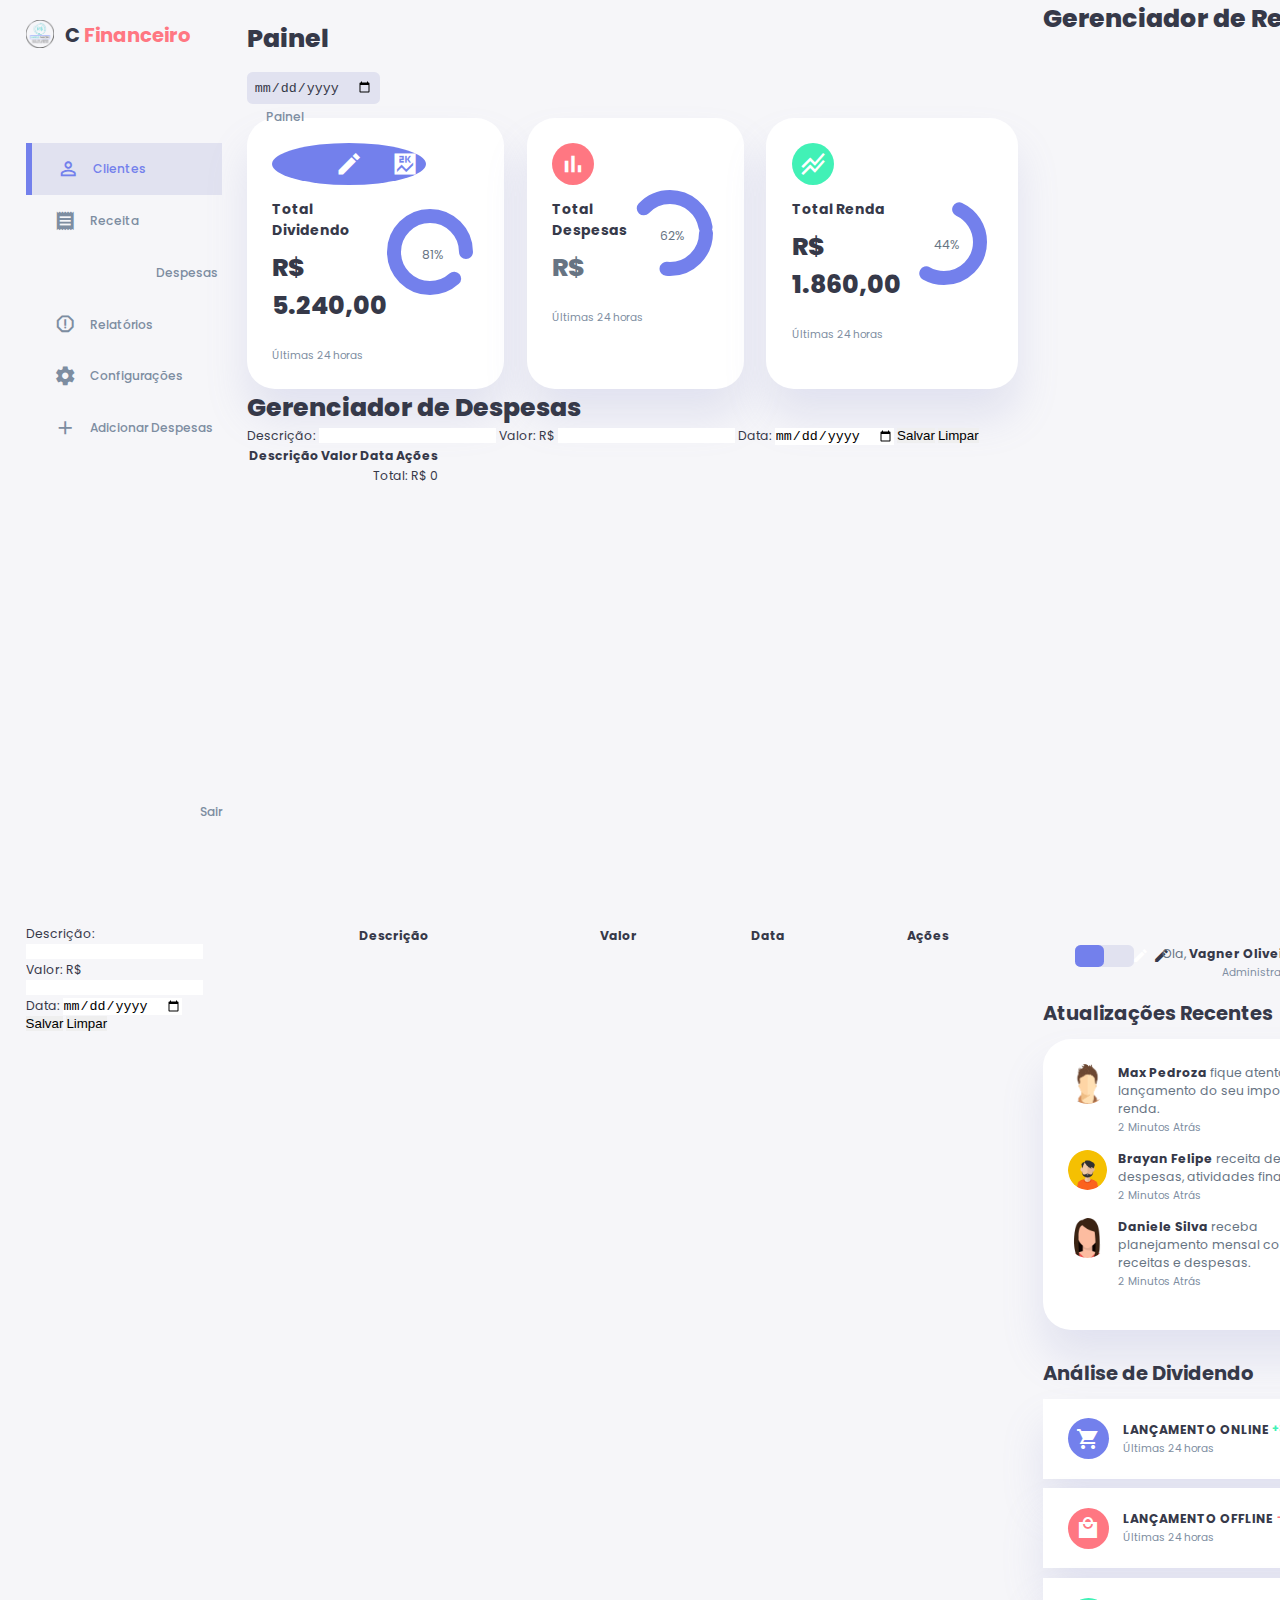
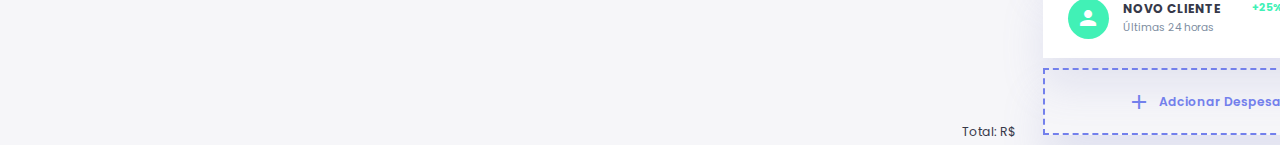
==== Controle Financeiro/PAGE/index.html @ 7f4e43f6 "Receita" ====
<!DOCTYPE html>
<html lang="en">
  <head>
    <meta charset="UTF-8" />
    <meta http-equiv="X-UA-Compatible" content="IE=edge" />
    <meta name="viewport" content="width=device-width, initial-scale=1.0" />
    <title>Painel Responsivo</title>

    <!-- Material CDN -->
    <link
      href="https://fonts.googleapis.com/icon?family=Material+Icons+Sharp"
      rel="stylesheet"
    />

    <!-- Folha de Estilo-->
    <link rel="stylesheet" href="/Controle Financeiro/CSS/style.css" />
  </head>
  <body>
    <div class="container">
      <aside>
        <div class="top">
          <div class="logo">
            <img src="/Controle Financeiro/IMG/Logo.png" alt="Logo" />
            <h2>C <span class="danger">Financeiro</span></h2>
          </div>
          <div class="close" id="close-btn">
            <span class="material-icons-sharp"> close </span>
          </div>
        </div>

        <!------------ Menu Lateral Esquerda ------------>
        <div class="sidebar">
          <a href="#" onclick="" id="bnt-painel">
            <span class="material-icons-sharp"> grid_view </span>
            <h3>Painel</h3>
          </a>
          <a href="#" class="active" id="bnt-clientes">
            <span class="material-icons-sharp"> person_outline </span>
            <h3>Clientes</h3>
          </a>
          <a href="#" onclick="receita()" id="bnt-receita">
            <span class="material-icons-sharp"> receipt </span>
            <h3>Receita</h3>
          </a>
          <a href="#" id="bnt-despesa" onclick="despesa()">
            <span class="material-icons-sharp"> paid </span>
            <h3>Despesas</h3>
          </a>
          <a href="#" onclick="" id="bnt-relatorio">
            <span class="material-icons-sharp"> report_gmailerrorred </span>
            <h3>Relatórios</h3>
          </a>
          <a href="#" onclick="" id="bnt-config">
            <span class="material-icons-sharp"> settings </span>
            <h3>Configurações</h3>
          </a>
          <a href="#" onclick="" id="bnt-adicionar">
            <span class="material-icons-sharp"> add </span>
            <h3>Adicionar Despesas</h3>
          </a>
          <a href="#" onclick="" id="logout">
            <span class="material-icons-sharp"> logout </span>
            <h3>Sair</h3>
          </a>
        </div>
      </aside>

      <!------------ Menu ------------>
      <main>
        <h1>Painel</h1>

        <div class="date">
          <input type="date" placeholder="#" />
        </div>

        <!------------ Dividendo ------------>
        <div class="insights">
          <div class="dividend">
            <span class="material-icons-sharp"> credit_score </span>
            <div class="middle">
              <div class="left">
                <h3>Total Dividendo</h3>
                <h1>R$ 5.240,00</h1>
              </div>
              <div class="progress">
                <svg>
                  <circle cx="38" cy="38" r="36"></circle>
                </svg>
                <div class="number">
                  <p>81%</p>
                </div>
              </div>
            </div>
            <small class="text-muted">Últimas 24 horas</small>
          </div>

          <!------------ Despesas ------------>
          <div class="expenses">
            <span class="material-icons-sharp"> bar_chart </span>
            <div class="middle">
              <div class="left">
                <h3>Total Despesas</h3>
                <h1> <p id="totalDespesas">R$</p> </h1>
              </div>
              <div class="progress">
                <svg>
                  <circle cx="38" cy="38" r="36"></circle>
                </svg>
                <div class="number">
                  <p>62%</p>
                </div>
              </div>
            </div>
            <small class="text-muted">Últimas 24 horas</small>
          </div>

          <!------------ Renda ------------>
          <div class="income">
            <span class="material-icons-sharp"> stacked_line_chart </span>
            <div class="middle">
              <div class="left">
                <h3>Total Renda</h3>
                <h1>R$ 1.860,00</h1>
              </div>
              <div class="progress">
                <svg>
                  <circle cx="38" cy="38" r="36"></circle>
                </svg>
                <div class="number">
                  <p>44%</p>
                </div>
              </div>
            </div>
            <small class="text-muted">Últimas 24 horas</small>
          </div>
        </div>
      

        <!------------ Gerenciador de Despesas ------------>
  <h1 id="geren-desp">Gerenciador de Despesas</h1>
	<form id="form-despesa">
		<label for="descricao">Descrição:</label>
		<input type="text" id="descricao" name="descricao">
		<label for="valor">Valor: R$</label>
		<input type="number" id="valor" name="valor">
		<label for="data">Data:</label>
		<input type="date" id="data" name="data">
		<button type="submit">Salvar</button>
		<button type="button" id="limpar">Limpar</button>
		<input type="hidden" id="indice" name="indice">
	</form>
	<table id="tab-despesa">
		<thead>
			<tr>
				<th>Descrição</th>
				<th>Valor</th>
				<th>Data</th>
				<th>Ações</th>
			</tr>
		</thead>
		<tbody id="tabela-body">
		</tbody>
		<tfoot>
			<tr>
				<td colspan="4" style="text-align: right;">Total: R$ <span id="total"></span></td>
			</tr>
		</tfoot>
	</table>
    </main>

    <!------------ Gerenciador de Receitas ------------>
  <h1 id="geren-rec">Gerenciador de Receitas</h1>
	<form id="form-receita">
		<label for="descricao-receita">Descrição:</label>
		<input type="text" id="descricao-receita" name="descricao-receita">
		<label for="valor">Valor: R$</label>
		<input type="number" id="valor-receita" name="valor-receita">
		<label for="data">Data:</label>
		<input type="date" id="data-receita" name="data-receita">
		<button type="submit">Salvar</button>
		<button type="button" id="limpar-receita">Limpar</button>
		<input type="hidden" id="indice-receita" name="indice-receita">
	</form>
	<table id="tab-receita">
		<thead>
			<tr>
				<th>Descrição</th>
				<th>Valor</th>
				<th>Data</th>
				<th>Ações</th>
			</tr>
		</thead>
		<tbody id="tabela-body-receita">
		</tbody>
		<tfoot>
			<tr>
				<td colspan="4" style="text-align: right;">Total: R$ <span id="total-receita"></span></td>
			</tr>
		</tfoot>
	</table>
    </main>
      <!------------ Lateral Direita ------------>
      <div class="right">
        <div class="top">
          <button id="menu-btn">
            <span class="material-icons-sharp"> menu </span>
          </button>
          <div class="theme-toggler">
            <span class="material-icons-sharp active"> light_mode </span>
            <span class="material-icons-sharp"> dark_mode </span>
          </div>
          <div class="profile">
            <div class="info">
              <p>Ola, <b>Vagner Oliveira</b></p>
              <small class="text-muted">Administrador</small>
            </div>
            <div class="profile-photo">
              <img src="/Controle Financeiro/IMG/Profile-1.png" alt="Profile-1" />
            </div>
          </div>
        </div>

        <!------------ Atualizações Recentes ------------>
        <div class="recent-updates">
          <h2>Atualizações Recentes</h2>
          <div class="updates">
            <div class="update">
              <div class="profile-photo">
                <img src="/Controle Financeiro/IMG/Profile-2.png" alt="Profile-2" />
              </div>
              <div class="message">
                <p>
                  <b>Max Pedroza</b> fique atento para o lançamento do seu
                  imposto de renda.
                </p>
                <small class="text-muted">2 Minutos Atrás</small>
              </div>
            </div>

            <div class="update">
              <div class="profile-photo">
                <img src="/Controle Financeiro/IMG/Profile-3.png" alt="Profile-3" />
              </div>
              <div class="message">
                <p>
                  <b>Brayan Felipe</b> receita de despesas, atividades
                  financeira.
                </p>
                <small class="text-muted">2 Minutos Atrás</small>
              </div>
            </div>

            <div class="update">
              <div class="profile-photo">
                <img src="/Controle Financeiro/IMG/Profile-4.png" alt="Profile-4" />
              </div>
              <div class="message">
                <p>
                  <b>Daniele Silva</b> receba planejamento mensal com suas
                  receitas e despesas.
                </p>
                <small class="text-muted">2 Minutos Atrás</small>
              </div>
            </div>
          </div>
        </div>

        <!------------ Análise de dividendo ------------>
        <div class="sales-analytics">
          <h2>Análise de Dividendo</h2>
          <div class="item online">
            <div class="icon">
              <span class="material-icons-sharp"> shopping_cart </span>
            </div>
            <div class="right">
              <div class="info">
                <h3>LANÇAMENTO ONLINE</h3>
                <small class="text-muted">Últimas 24 horas </small>
              </div>
              <h5 class="success">+39%</h5>
              <h3>3849</h3>
            </div>
          </div>

          <div class="item offline">
            <div class="icon">
              <span class="material-icons-sharp"> local_mall </span>
            </div>
            <div class="right">
              <div class="info">
                <h3>LANÇAMENTO OFFLINE</h3>
                <small class="text-muted">Últimas 24 horas </small>
              </div>
              <h5 class="danger">-17%</h5>
              <h3>1100</h3>
            </div>
          </div>

          <div class="item costumers">
            <div class="icon">
              <span class="material-icons-sharp"> person </span>
            </div>
            <div class="right">
              <div class="info">
                <h3>NOVO CLIENTE</h3>
                <small class="text-muted">Últimas 24 horas </small>
              </div>
              <h5 class="success">+25%</h5>
              <h3>849</h3>
            </div>
          </div>
          <div class="item add-product">
            <div>
              <span class="material-icons-sharp"> add </span>
              <h3>Adcionar Despesa</h3>
            </div>
          </div>
        </div>
      </div>
    </div>

    <script src="/Controle Financeiro/JS/despesas.js"></script>
    <script src="/Controle Financeiro/JS/script.js"></script>
    <!--<script src="/Controle Financeiro/JS/bnt.js"></script>-->
    <script src="/Controle Financeiro/JS/bnt.js"></script>

  </body>
</html>
---- Controle Financeiro/CSS/style.css ----
@import url("https://fonts.googleapis.com/css2?family=Poppins:wght@300;400;500;600;700;800&display=swap");

/* ---------- Variaveis e Raiz ----------*/
:root {
  --color-primary: #7380ec;
  --color-danger: #ff7782;
  --color-success: #41f1b6;
  --color-warning: #ffbb55;
  --color-white: #fff;
  --color-info-dark: #7d8da1;
  --color-info-light: #dce1eb;
  --color-dark: #363949;
  --color-light: rgba(132, 139, 200, 0.18);
  --color-primary-variant: #111e88;
  --color-dark-variant: #677483;
  --color-background: #f6f6f9;

  --card-border-radius: 2rem;
  --border-radius-1: 0.4rem;
  --border-radius-2: 0.8rem;
  --border-radius-3: 1.2rem;

  --card-padding: 1.8rem;
  --padding-1: 1.2rem;

  --box-shadow: 0 2rem 3rem var(--color-light);
}

/* ---------- Variaveis Tema Escuro ---------- */
.dark-theme-variables {
  --color-background: #181a1e;
  --color-white: #202528;
  --color-dark: #edeffd;
  --color-dark-variant: #a3bdcc;
  --color-light: rgba(0, 0, 0, 0.4);
  --box-shadow: 0 2rem 3rem var(--color-light);
}

* {
  margin: 0;
  padding: 0;
  outline: 0;
  appearance: none;
  border: 0;
  text-decoration: none;
  list-style: none;
  box-sizing: border-box;
}

html {
  font-size: 14px;
}

body {
  width: 100vw;
  height: 100vh;
  font-family: poppins, sans-serif;
  font-size: 0.88rem;
  background: var(--color-background);
  user-select: none;
  overflow-x: hidden;
  color: var(--color-dark);
}

.container {
  display: grid;
  width: 96%;
  margin: 0 auto;
  gap: 1.8rem;
  grid-template-columns: 14rem auto 23rem;
}

a {
  color: var(--color-dark);
}

img {
  display: block;
  width: 100%;
}

h1 {
  font-weight: 800;
  font-size: 1.8rem;
}

h2 {
  font-size: 1.4rem;
}

h3 {
  font-size: 0.87rem;
}

h4 {
  font-size: 0.8rem;
}

h5 {
  font-size: 0.77rem;
}

small {
  font-size: 0.75rem;
}

.profile-photo {
  width: 2.8rem;
  height: 2.8rem;
  border-radius: 50%;
  overflow: hidden;
}

.text-muted {
  color: var(--color-info-dark);
}

p {
  color: var(--color-dark-variant);
}

b {
  color: var(--color-dark);
}

.primary {
  color: var(--color-primary);
}
.danger {
  color: var(--color-danger);
}
.success {
  color: var(--color-success);
}
.warning {
  color: var(--color-warning);
}

aside {
  height: 100vh;
}

aside .top {
  display: flex;
  align-items: center;
  justify-content: space-between;
  margin-top: 1.4rem;
}

aside .logo {
  display: flex;
  gap: 0.8rem;
}

aside .logo img {
  width: 2rem;
  height: 2rem;
}

aside .close {
  display: none;
}

/* ========== Painel ========== */
aside .sidebar {
  display: flex;
  flex-direction: column;
  height: 86vh;
  position: relative;
  top: 3rem;
}

aside h3 {
  font-weight: 500;
}

aside .sidebar a {
  display: flex;
  color: var(--color-info-dark);
  margin-left: 2rem;
  gap: 1rem;
  align-items: center;
  position: relative;
  height: 3.7rem;
  transition: all 300ms ease;
}

aside .sidebar a span {
  font-size: 1.6rem;
  transition: all 300ms ease;
}

aside .sidebar a:last-child {
  position: absolute;
  bottom: 2rem;
  width: 100%;
}

aside .sidebar a.active {
  background: var(--color-light);
  color: var(--color-primary);
  margin-left: 0;
}

aside .sidebar a.active::before {
  content: "";
  width: 6px;
  height: 100%;
  background: var(--color-primary);
}

aside .sidebar a.active span {
  color: var(--color-primary);
  margin-left: calc(1rem - 3px);
}

aside .sidebar a:hover {
  color: var(--color-primary);
}

aside .sidebar a:hover span {
  margin-left: 1rem;
}

aside .sidebar .message-count {
  background: var(--color-danger);
  color: var(--color-white);
  padding: 2px 10px;
  font-size: 11px;
  border-radius: var(--border-radius-1);
}

#bnt-painel{
  cursor: pointer;
}

#bnt-clientes{
  cursor: pointer;
}
#bnt-receita{
  cursor: pointer;
}
#bnt-despesa{
  cursor: pointer;
}
#bnt-relatorio{
  cursor: pointer;
}
#bnt-config{
  cursor: pointer;
}
#bnt-adicionar{
  cursor: pointer;
}
#bnt-logar{
  cursor: pointer;
}


/* ========== Menu ========== */
main {
  margin-top: 1.4rem;
}

main .date {
  display: inline-block;
  background: var(--color-light);
  border-radius: var(--border-radius-1);
  margin-top: 1rem;
  padding: 0.5rem;
}

main .date input[type="date"] {
  background: transparent;
  color: var(--color-dark);
}

main .insights {
  display: grid;
  grid-template-columns: repeat(3, 1fr);
  gap: 1.6rem;
}

main .insights > div {
  background: var(--color-white);
  padding: var(--card-padding);
  border-radius: var(--card-border-radius);
  margin-top: 1rem;
  box-shadow: var(--box-shadow);
  transition: all 300ms ease;
}

main .insights > div:hover {
  box-shadow: none;
}

main .insights > div span {
  background: var(--color-primary);
  padding: 0.5rem;
  border-radius: 50%;
  color: var(--color-white);
  font-size: 2rem;
}

main .insights > div.expenses span {
  background: var(--color-danger);
}

main .insights > div.income span {
  background: var(--color-success);
}

main .insights > div .middle {
  display: flex;
  align-items: center;
  justify-content: space-between;
}

main .insights h3 {
  margin: 1rem 0 0.6rem;
  font-size: 1rem;
}

main .insights .progress {
  position: relative;
  width: 92px;
  height: 92px;
  border-radius: 50%;
}

main .insights svg {
  width: 7rem;
  height: 7rem;
}

main .insights svg circle {
  fill: none;
  stroke: var(--color-primary);
  stroke-width: 14;
  stroke-linecap: round;
  transform: translate(5px, 5px);
  stroke-dasharray: 110;
  stroke-dashoffset: 92;
}

main .insights .dividend svg circle {
  stroke-dashoffset: -30;
  stroke-dasharray: 200;
}

main .insights .expenses svg circle {
  stroke-dashoffset: 20;
  stroke-dasharray: 80;
}

main .insights .income svg circle {
  stroke-dashoffset: 35;
  stroke-dasharray: 110;
}

main .insights .progress .number {
  position: absolute;
  top: 0;
  left: 0;
  height: 100%;
  width: 100%;
  display: flex;
  justify-content: center;
  align-items: center;
}

main .insights small {
  margin-top: 1.6rem;
  display: block;
}

/* ========== Gerenciar Despesas ========== */
main .gerenciar-despesas {
  margin-top: 2rem;
}

main .gerenciar-despesas h2 {
  margin-bottom: 0.8rem;
}

main .gerenciar-despesas table {
  background: var(--color-white);
  width: 100%;
  border-radius: var(--card-border-radius);
  padding: var(--card-padding);
  text-align: center;
  box-shadow: var(--box-shadow);
  transition: all 300ms ease;
}

main .gerenciar-despesas .table .tbody .form {
  background: var(--color-white);
  width: 100%;
  border-radius: var(--card-border-radius);
  padding: var(--card-padding);
  text-align: center;
  box-shadow: var(--box-shadow);
  transition: all 300ms ease;
}

main .gerenciar-despesas table:hover {
  box-shadow: none;
}

main table tbody td {
  height: 2.8rem;
  border-bottom: 1px solid var(--color-light);
  color: var(--color-dark-variant);
}

main table tbody tr:last-child td {
  border: none;
}

main table tbody form {
border: none;
}


main .gerenciar-despesas a {
  text-align: center;
  display: block;
  margin: 1rem auto;
  color: var(--color-primary);
}

/* =========== Menu Lateral Direito ========== */
.right {
  margin-top: 1.4rem;
}

.right .top {
  display: flex;
  justify-content: end;
  gap: 2rem;
}

.right .top button {
  display: none;
}

.right .theme-toggler {
  background: var(--color-light);
  display: flex;
  justify-content: space-between;
  align-items: center;
  height: 1.6rem;
  width: 4.2rem;
  cursor: pointer;
  border-radius: var(--border-radius-1);
}

.right .theme-toggler span {
  font-size: 1.2rem;
  width: 50%;
  height: 100%;
  display: flex;
  align-items: center;
  justify-content: center;
}

.right .theme-toggler span.active {
  background: var(--color-primary);
  color: white;
  border-radius: var(--border-radius-1);
}

.right .top .profile {
  display: flex;
  gap: 2rem;
  text-align: right;
}

/* ========== Atualizações Recentes ========== */
.right .recent-updates {
  margin-top: 1rem;
}

.right .recent-updates h2 {
  margin-bottom: 0.8rem;
}

.right .recent-updates .updates {
  background: var(--color-white);
  padding: var(--card-padding);
  border-radius: var(--card-border-radius);
  box-shadow: var(--box-shadow);
  transition: all 300ms ease;
}

.right .recent-updates .updates:hover {
  box-shadow: none;
}

.right .recent-updates .updates .update {
  display: grid;
  grid-template-columns: 2.6rem auto;
  gap: 1rem;
  margin-bottom: 1rem;
}

/* =========== Análise de Dividendo ========== */
.right .sales-analytics {
  margin-top: 2rem;
}

.right .sales-analytics h2 {
  margin-bottom: 0.8rem;
}

.right .sales-analytics .item {
  background: var(--color-white);
  display: flex;
  align-items: center;
  gap: 1rem;
  margin-bottom: 0.7rem;
  padding: 1.4rem var(--card-padding);
  box-shadow: var(--box-shadow);
  transition: all 300ms ease;
}

.right .sales-analytics .item:hover {
  box-shadow: none;
}

.right .sales-analytics .item .right {
  display: flex;
  justify-content: space-between;
  align-items: start;
  margin: 0;
  width: 100%;
}

.right .sales-analytics .item .icon {
  padding: 0.6rem;
  color: var(--color-white);
  border-radius: 50%;
  background: var(--color-primary);
  display: flex;
}

.right .sales-analytics .item.offline .icon {
  background: var(--color-danger);
}

.right .sales-analytics .item.costumers .icon {
  background: var(--color-success);
}

.right .sales-analytics .add-product {
  background-color: transparent;
  border: 2px dashed var(--color-primary);
  color: var(--color-primary);
  display: flex;
  align-items: center;
  justify-content: center;
}

.right .sales-analytics .add-product:hover {
  background: var(--color-primary);
  color: white;
}

.right .sales-analytics .add-product div {
  display: flex;
  align-items: center;
  gap: 0.6rem;
}

.right .sales-analytics .add-product div h3 {
  font-weight: 600;
}

/* ========== Media Queries Tablets e Notebooks ========== */
@media screen and (max-width: 1200px) {
  .container {
    width: 94%;
    grid-template-columns: 7rem auto 23rem;
  }

  aside .logo h2 {
    display: none;
  }

  aside .sidebar h3 {
    display: none;
  }

  aside .sidebar a {
    width: 5.6rem;
  }

  aside .sidebar a:last-child {
    padding: relative;
    margin-top: 1.8rem;
  }

  main .insights {
    grid-template-columns: 1fr;
    gap: 0;
  }

  main .recent-orders {
    width: 94%;
    position: absolute;
    left: 50%;
    transform: translateX(-50%);
    margin: 2rem 0 0 8.8rem;
  }

  main .recent-orders table {
    width: 83vw;
  }

  main table thead tr th:last-child,
  main table thead tr th:first-child {
    display: none;
  }

  main table tbody tr td:last-child,
  main table tbody tr td:first-child {
    display: none;
  }
}

/* ========== Media Queries Tablets Menores e Celular ========== */
@media screen and (max-width: 768px) {
  .container {
    width: 100%;
    grid-template-columns: 1fr;
  }

  aside {
    position: fixed;
    left: -100%;
    background: var(--color-white);
    width: 18rem;
    z-index: 3;
    box-shadow: 1rem 3rem 4rem var(--color-light);
    height: 100vh;
    padding-right: var(--card-padding);
    display: none;
    animation: showMenu 400ms ease forwards;
  }

  @keyframes showMenu {
    to {
      left: 0;
    }
  }

  aside .logo {
    margin-left: 1rem;
  }

  aside .logo h2 {
    display: inline;
  }

  aside .sidebar h3 {
    display: inline;
  }

  aside .sidebar a {
    width: 100%;
    height: 3.4rem;
  }

  aside .sidebar a:last-child {
    position: absolute;
    bottom: 5rem;
  }

  aside .close {
    display: inline-block;
    cursor: pointer;
  }

  main {
    margin-top: 8rem;
    padding: 0 1rem;
  }

  main .recent-orders {
    position: relative;
    margin: 3rem 0 0 0;
    width: 100%;
  }

  main .recent-orders table {
    width: 100%;
    margin: 0;
  }

  .right {
    width: 94%;
    margin: 0 auto 4rem;
  }

  .right .top {
    position: fixed;
    top: 0;
    left: 0;
    align-items: center;
    padding: 0 0.8rem;
    height: 4.6rem;
    background: var(--color-white);
    width: 100%;
    margin: 0;
    z-index: 2;
    box-shadow: 0 1rem 1rem var(--color-light);
  }

  .right .top .theme-toggler {
    width: 4.4rem;
    position: absolute;
    left: 66%;
  }

  .right .profile .info {
    display: none;
  }

  .right .top button {
    display: inline-block;
    background: transparent;
    cursor: pointer;
    color: var(--color-dark);
    position: absolute;
    left: 1rem;
  }

  .right .top button span {
    font-size: 2rem;
  }
}
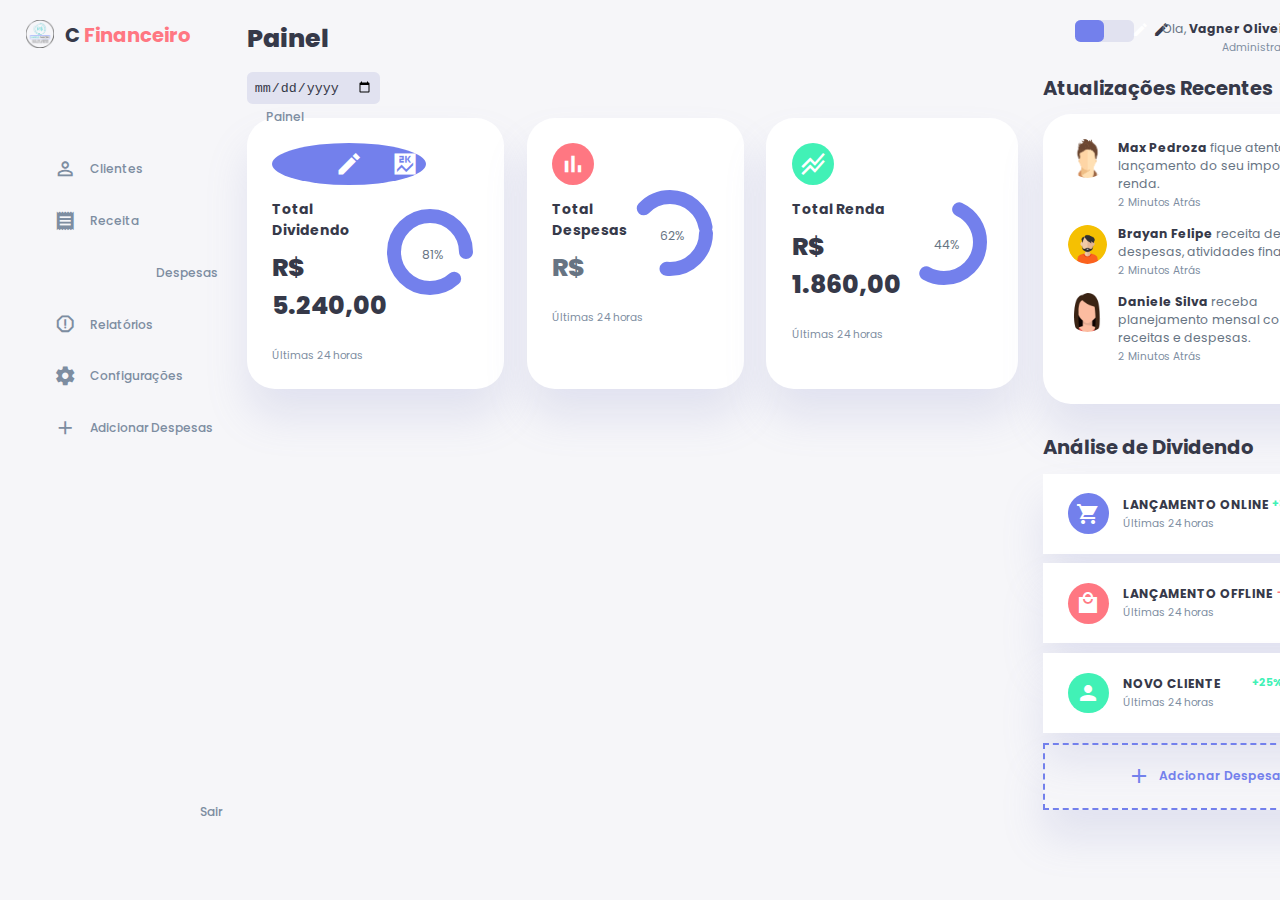
==== commit cb0423f5: "Alteração" ====
--- a/Controle Financeiro/PAGE/index.html
+++ b/Controle Financeiro/PAGE/index.html
@@ -34,7 +34,7 @@
             <span class="material-icons-sharp"> grid_view </span>
             <h3>Painel</h3>
           </a>
-          <a href="#" class="active" id="bnt-clientes">
+          <a href="#"  id="bnt-clientes">
             <span class="material-icons-sharp"> person_outline </span>
             <h3>Clientes</h3>
           </a>
@@ -137,68 +137,70 @@
       
 
         <!------------ Gerenciador de Despesas ------------>
-  <h1 id="geren-desp">Gerenciador de Despesas</h1>
-	<form id="form-despesa">
-		<label for="descricao">Descrição:</label>
-		<input type="text" id="descricao" name="descricao">
-		<label for="valor">Valor: R$</label>
-		<input type="number" id="valor" name="valor">
-		<label for="data">Data:</label>
-		<input type="date" id="data" name="data">
-		<button type="submit">Salvar</button>
-		<button type="button" id="limpar">Limpar</button>
-		<input type="hidden" id="indice" name="indice">
-	</form>
-	<table id="tab-despesa">
+      
+    <h1 id="geren-desp">Gerenciador de Despesas</h1>
+	  <form id="form-despesa" >
+		  <label for="descricao" class="gerenciador-label"> <b> Descrição: </b></label>
+		  <input type="text" id="descricao" name="descricao"class="gerenciador-elementos">
+		  <label for="valor" class="gerenciador-label"><b> Valor: R$</b></label>
+		  <input type="number" id="valor" name="valor"class="gerenciador-elementos">
+		  <label for="data" class="gerenciador-label"><b> Data:</b></label>
+		  <input type="date" id="data" name="data" class="gerenciador-elementos">
+		  <button type="submit"> <b>Salvar</b></button>
+		  <button type="button" id="limpar"><b>Limpar</b></button>
+		  <input type="hidden" id="indice" name="indice" class="gerenciador-elementos">
+	  </form>
+	  <table id="tab-despesa">
 		<thead>
 			<tr>
-				<th>Descrição</th>
-				<th>Valor</th>
-				<th>Data</th>
-				<th>Ações</th>
+				<th class="conteudo"><h2>Descrição</h2></th>
+				<th class="conteudo"><h2>Valor</h2></th>
+				<th class="conteudo"><h2>Data</h2></th>
+				<th class="conteudo"><h2>Ações</h2></th>
 			</tr>
 		</thead>
 		<tbody id="tabela-body">
 		</tbody>
 		<tfoot>
 			<tr>
-				<td colspan="4" style="text-align: right;">Total: R$ <span id="total"></span></td>
+				<td colspan="4" style="text-align: right;"> <b> Total: R$ </b><span id="total"></span></td>
 			</tr>
 		</tfoot>
-	</table>
-    </main>
+	  </table>
+   
 
     <!------------ Gerenciador de Receitas ------------>
-  <h1 id="geren-rec">Gerenciador de Receitas</h1>
-	<form id="form-receita">
-		<label for="descricao-receita">Descrição:</label>
-		<input type="text" id="descricao-receita" name="descricao-receita">
-		<label for="valor">Valor: R$</label>
-		<input type="number" id="valor-receita" name="valor-receita">
-		<label for="data">Data:</label>
-		<input type="date" id="data-receita" name="data-receita">
-		<button type="submit">Salvar</button>
-		<button type="button" id="limpar-receita">Limpar</button>
-		<input type="hidden" id="indice-receita" name="indice-receita">
-	</form>
-	<table id="tab-receita">
-		<thead>
-			<tr>
-				<th>Descrição</th>
-				<th>Valor</th>
-				<th>Data</th>
-				<th>Ações</th>
-			</tr>
-		</thead>
-		<tbody id="tabela-body-receita">
-		</tbody>
-		<tfoot>
-			<tr>
-				<td colspan="4" style="text-align: right;">Total: R$ <span id="total-receita"></span></td>
-			</tr>
-		</tfoot>
-	</table>
-    </main>
+    <h1 id="geren-rec">Gerenciador de Receitas</h1>
+	    <form id="form-receita">
+		    <label for="descricao-receita"><b>Descrição:</b></label>
+		    <input type="text" id="descricao-receita" name="descricao-receita" class="gerenciador-elementos">
+		    <label for="valor"><b>Valor: R$</b></label>
+		    <input type="number" id="valor-receita" name="valor-receita" class="gerenciador-elementos">
+		    <label for="data"><b>Data:</b></label>
+		    <input type="date" id="data-receita" name="data-receita" class="gerenciador-elementos">
+		    <button type="submit"><b>Salvar</b></button>
+		   <button type="button" id="limpar-receita"><b>Limpar</b></button>
+		    <input type="hidden" id="indice-receita" name="indice-receita" class="gerenciador-elementos">
+	    </form>
+	    <table id="tab-receita">
+		    <thead>
+			    <tr>
+				   <th class="conteudo"><h2>Descrição</h2></th>
+				   <th class="conteudo"><h2>Valor</h2></th>
+				   <th class="conteudo"><h2>Data</h2></th>
+				   <th class="conteudo"><h2>Ações</h2></th>
+			   </tr>
+		   </thead>
+		    <tbody id="tabela-body-receita">
+		    </tbody>
+		    <tfoot>
+		  	  <tr>
+				   <td colspan="4" style="text-align: right;"><b> Total: R$ </b><span id="total-receita"></span></td>
+			    </tr>
+		    </tfoot>
+	    </table>
+      </main>
+  
       <!------------ Lateral Direita ------------>
       <div class="right">
         <div class="top">
--- a/Controle Financeiro/CSS/style.css
+++ b/Controle Financeiro/CSS/style.css
@@ -232,11 +232,13 @@
 
 #bnt-painel{
   cursor: pointer;
+  
 }
 
 #bnt-clientes{
   cursor: pointer;
 }
+
 #bnt-receita{
   cursor: pointer;
 }
@@ -410,7 +412,7 @@
 main table tbody td {
   height: 2.8rem;
   border-bottom: 1px solid var(--color-light);
-  color: var(--color-dark-variant);
+  color: var(--color-dark-variant);  
 }
 
 main table tbody tr:last-child td {
@@ -427,6 +429,38 @@
   display: block;
   margin: 1rem auto;
   color: var(--color-primary);
+}
+
+main .gerenciador-elementos{
+  width: 200px;
+  height: 25px;
+  box-shadow: 1px 2px 10px gray;      
+}
+
+#descricao, #valor, #data, #descricao-receita, #valor-receita, #data-receita{
+  text-align: center;
+  font-size: 1.10rem;
+
+}
+
+#tabela-body{
+  text-align: center;
+  font-size: 1.10rem;   
+}
+
+.conteudo{
+  
+  width:215px;
+}
+
+button{
+  font-size: 1.10rem;
+  cursor: pointer;
+  width: 5rem;    
+}
+
+button :hover{
+  background-color:#c3c6ca; 
 }
 
 /* =========== Menu Lateral Direito ========== */
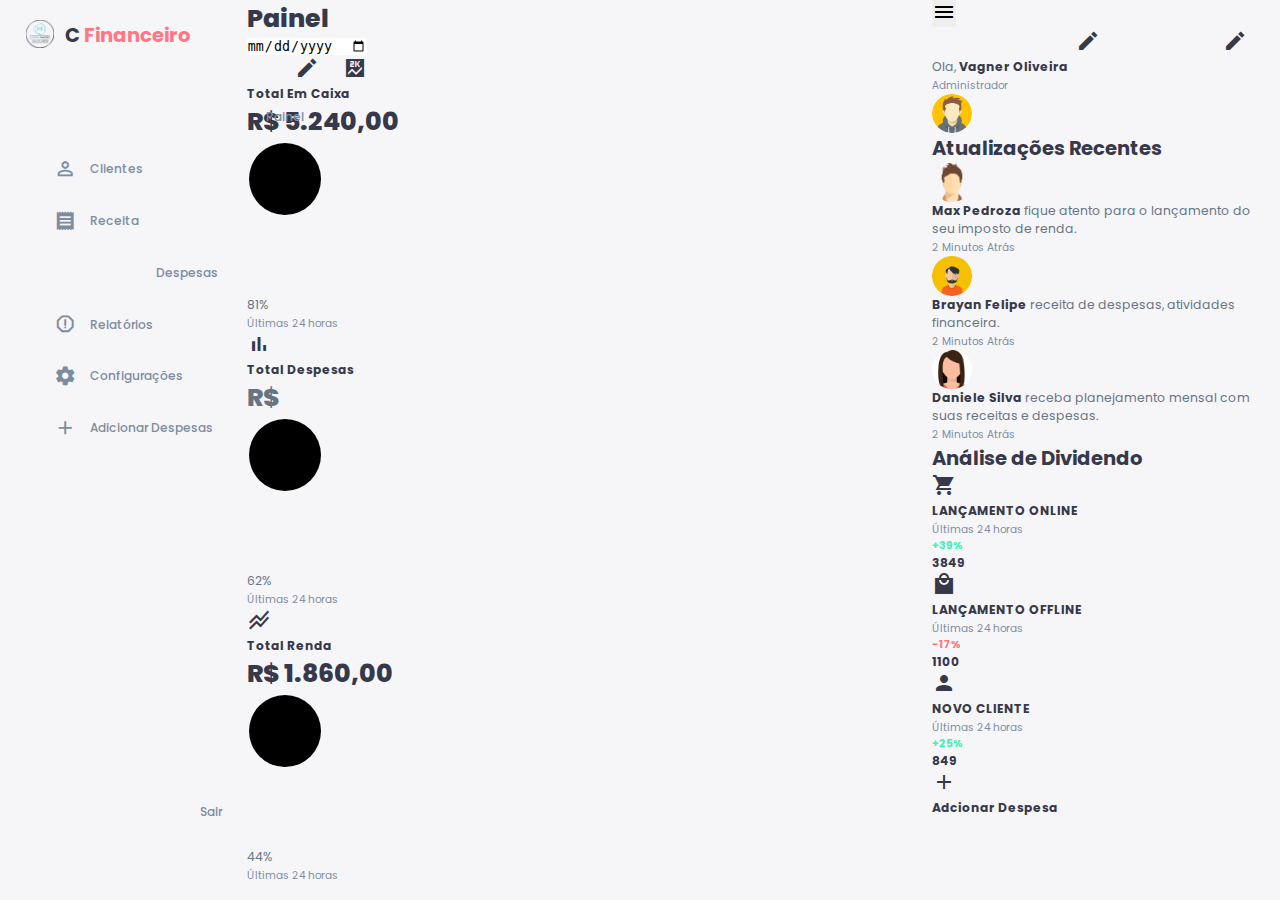
==== commit b64523d7: "Update Index" ====
--- a/Controle Financeiro/PAGE/index.html
+++ b/Controle Financeiro/PAGE/index.html
@@ -34,7 +34,7 @@
             <span class="material-icons-sharp"> grid_view </span>
             <h3>Painel</h3>
           </a>
-          <a href="#"  id="bnt-clientes">
+          <a href="#" id="bnt-clientes">
             <span class="material-icons-sharp"> person_outline </span>
             <h3>Clientes</h3>
           </a>
@@ -73,13 +73,13 @@
           <input type="date" placeholder="#" />
         </div>
 
-        <!------------ Dividendo ------------>
+        <!------------ Valores ------------>
         <div class="insights">
           <div class="dividend">
             <span class="material-icons-sharp"> credit_score </span>
             <div class="middle">
               <div class="left">
-                <h3>Total Dividendo</h3>
+                <h3>Total Em Caixa</h3>
                 <h1>R$ 5.240,00</h1>
               </div>
               <div class="progress">
@@ -100,7 +100,7 @@
             <div class="middle">
               <div class="left">
                 <h3>Total Despesas</h3>
-                <h1> <p id="totalDespesas">R$</p> </h1>
+                <h1><p id="totalDespesas">R$</p></h1>
               </div>
               <div class="progress">
                 <svg>
@@ -134,73 +134,115 @@
             <small class="text-muted">Últimas 24 horas</small>
           </div>
         </div>
-      
 
         <!------------ Gerenciador de Despesas ------------>
-      
-    <h1 id="geren-desp">Gerenciador de Despesas</h1>
-	  <form id="form-despesa" >
-		  <label for="descricao" class="gerenciador-label"> <b> Descrição: </b></label>
-		  <input type="text" id="descricao" name="descricao"class="gerenciador-elementos">
-		  <label for="valor" class="gerenciador-label"><b> Valor: R$</b></label>
-		  <input type="number" id="valor" name="valor"class="gerenciador-elementos">
-		  <label for="data" class="gerenciador-label"><b> Data:</b></label>
-		  <input type="date" id="data" name="data" class="gerenciador-elementos">
-		  <button type="submit"> <b>Salvar</b></button>
-		  <button type="button" id="limpar"><b>Limpar</b></button>
-		  <input type="hidden" id="indice" name="indice" class="gerenciador-elementos">
-	  </form>
-	  <table id="tab-despesa">
-		<thead>
-			<tr>
-				<th class="conteudo"><h2>Descrição</h2></th>
-				<th class="conteudo"><h2>Valor</h2></th>
-				<th class="conteudo"><h2>Data</h2></th>
-				<th class="conteudo"><h2>Ações</h2></th>
-			</tr>
-		</thead>
-		<tbody id="tabela-body">
-		</tbody>
-		<tfoot>
-			<tr>
-				<td colspan="4" style="text-align: right;"> <b> Total: R$ </b><span id="total"></span></td>
-			</tr>
-		</tfoot>
-	  </table>
-   
-
-    <!------------ Gerenciador de Receitas ------------>
-    <h1 id="geren-rec">Gerenciador de Receitas</h1>
-	    <form id="form-receita">
-		    <label for="descricao-receita"><b>Descrição:</b></label>
-		    <input type="text" id="descricao-receita" name="descricao-receita" class="gerenciador-elementos">
-		    <label for="valor"><b>Valor: R$</b></label>
-		    <input type="number" id="valor-receita" name="valor-receita" class="gerenciador-elementos">
-		    <label for="data"><b>Data:</b></label>
-		    <input type="date" id="data-receita" name="data-receita" class="gerenciador-elementos">
-		    <button type="submit"><b>Salvar</b></button>
-		   <button type="button" id="limpar-receita"><b>Limpar</b></button>
-		    <input type="hidden" id="indice-receita" name="indice-receita" class="gerenciador-elementos">
-	    </form>
-	    <table id="tab-receita">
-		    <thead>
-			    <tr>
-				   <th class="conteudo"><h2>Descrição</h2></th>
-				   <th class="conteudo"><h2>Valor</h2></th>
-				   <th class="conteudo"><h2>Data</h2></th>
-				   <th class="conteudo"><h2>Ações</h2></th>
-			   </tr>
-		   </thead>
-		    <tbody id="tabela-body-receita">
-		    </tbody>
-		    <tfoot>
-		  	  <tr>
-				   <td colspan="4" style="text-align: right;"><b> Total: R$ </b><span id="total-receita"></span></td>
-			    </tr>
-		    </tfoot>
-	    </table>
+
+        <h1 id="geren-desp">Gerenciador de Despesas</h1>
+        <form id="form-despesa">
+          <label for="descricao" class="gerenciador-label">
+            <b> Descrição: </b></label
+          >
+          <input
+            type="text"
+            id="descricao"
+            name="descricao"
+            class="gerenciador-elementos"
+          />
+          <label for="valor" class="gerenciador-label"><b> Valor: R$</b></label>
+          <input
+            type="number"
+            id="valor"
+            name="valor"
+            class="gerenciador-elementos"
+          />
+          <label for="data" class="gerenciador-label"><b> Data:</b></label>
+          <input
+            type="date"
+            id="data"
+            name="data"
+            class="gerenciador-elementos"
+          />
+          <button type="submit"><b>Salvar</b></button>
+          <button type="button" id="limpar"><b>Limpar</b></button>
+          <input
+            type="hidden"
+            id="indice"
+            name="indice"
+            class="gerenciador-elementos"
+          />
+        </form>
+        <table id="tab-despesa">
+          <thead>
+            <tr>
+              <th class="conteudo"><h2>Descrição</h2></th>
+              <th class="conteudo"><h2>Valor</h2></th>
+              <th class="conteudo"><h2>Data</h2></th>
+              <th class="conteudo"><h2>Ações</h2></th>
+            </tr>
+          </thead>
+          <tbody id="tabela-body"></tbody>
+          <tfoot>
+            <tr>
+              <td colspan="4" style="text-align: right">
+                <b> Total: R$ </b><span id="total"></span>
+              </td>
+            </tr>
+          </tfoot>
+        </table>
+
+        <!------------ Gerenciador de Receitas ------------>
+        <h1 id="geren-rec">Gerenciador de Receitas</h1>
+        <form id="form-receita">
+          <label for="descricao-receita"><b>Descrição:</b></label>
+          <input
+            type="text"
+            id="descricao-receita"
+            name="descricao-receita"
+            class="gerenciador-elementos"
+          />
+          <label for="valor"><b>Valor: R$</b></label>
+          <input
+            type="number"
+            id="valor-receita"
+            name="valor-receita"
+            class="gerenciador-elementos"
+          />
+          <label for="data"><b>Data:</b></label>
+          <input
+            type="date"
+            id="data-receita"
+            name="data-receita"
+            class="gerenciador-elementos"
+          />
+          <button type="submit"><b>Salvar</b></button>
+          <button type="button" id="limpar-receita"><b>Limpar</b></button>
+          <input
+            type="hidden"
+            id="indice-receita"
+            name="indice-receita"
+            class="gerenciador-elementos"
+          />
+        </form>
+        <table id="tab-receita">
+          <thead>
+            <tr>
+              <th class="conteudo"><h2>Descrição</h2></th>
+              <th class="conteudo"><h2>Valor</h2></th>
+              <th class="conteudo"><h2>Data</h2></th>
+              <th class="conteudo"><h2>Ações</h2></th>
+            </tr>
+          </thead>
+          <tbody id="tabela-body-receita"></tbody>
+          <tfoot>
+            <tr>
+              <td colspan="4" style="text-align: right">
+                <b> Total: R$ </b><span id="total-receita"></span>
+              </td>
+            </tr>
+          </tfoot>
+        </table>
       </main>
-  
+
       <!------------ Lateral Direita ------------>
       <div class="right">
         <div class="top">
@@ -217,7 +259,10 @@
               <small class="text-muted">Administrador</small>
             </div>
             <div class="profile-photo">
-              <img src="/Controle Financeiro/IMG/Profile-1.png" alt="Profile-1" />
+              <img
+                src="/Controle Financeiro/IMG/Profile-1.png"
+                alt="Profile-1"
+              />
             </div>
           </div>
         </div>
@@ -228,7 +273,10 @@
           <div class="updates">
             <div class="update">
               <div class="profile-photo">
-                <img src="/Controle Financeiro/IMG/Profile-2.png" alt="Profile-2" />
+                <img
+                  src="/Controle Financeiro/IMG/Profile-2.png"
+                  alt="Profile-2"
+                />
               </div>
               <div class="message">
                 <p>
@@ -241,7 +289,10 @@
 
             <div class="update">
               <div class="profile-photo">
-                <img src="/Controle Financeiro/IMG/Profile-3.png" alt="Profile-3" />
+                <img
+                  src="/Controle Financeiro/IMG/Profile-3.png"
+                  alt="Profile-3"
+                />
               </div>
               <div class="message">
                 <p>
@@ -254,7 +305,10 @@
 
             <div class="update">
               <div class="profile-photo">
-                <img src="/Controle Financeiro/IMG/Profile-4.png" alt="Profile-4" />
+                <img
+                  src="/Controle Financeiro/IMG/Profile-4.png"
+                  alt="Profile-4"
+                />
               </div>
               <div class="message">
                 <p>
@@ -325,6 +379,5 @@
     <script src="/Controle Financeiro/JS/script.js"></script>
     <!--<script src="/Controle Financeiro/JS/bnt.js"></script>-->
     <script src="/Controle Financeiro/JS/bnt.js"></script>
-
   </body>
 </html>
--- a/Controle Financeiro/CSS/style.css
+++ b/Controle Financeiro/CSS/style.css
@@ -230,34 +230,37 @@
   border-radius: var(--border-radius-1);
 }
 
-#bnt-painel{
+#bnt-painel {
   cursor: pointer;
   
 }
 
-#bnt-clientes{
-  cursor: pointer;
-}
+#bnt-clientes {
+  cursor: pointer;
+}
+<<<<<<< HEAD
 
 #bnt-receita{
-  cursor: pointer;
-}
-#bnt-despesa{
-  cursor: pointer;
-}
-#bnt-relatorio{
-  cursor: pointer;
-}
-#bnt-config{
-  cursor: pointer;
-}
-#bnt-adicionar{
-  cursor: pointer;
-}
-#bnt-logar{
-  cursor: pointer;
-}
-
+=======
+#bnt-receita {
+>>>>>>> 718902efb984f33f3639a58bc7d3f87975379bd3
+  cursor: pointer;
+}
+#bnt-despesa {
+  cursor: pointer;
+}
+#bnt-relatorio {
+  cursor: pointer;
+}
+#bnt-config {
+  cursor: pointer;
+}
+#bnt-adicionar {
+  cursor: pointer;
+}
+#bnt-logar {
+  cursor: pointer;
+}
 
 /* ========== Menu ========== */
 main {
@@ -377,15 +380,15 @@
 }
 
 /* ========== Gerenciar Despesas ========== */
-main .gerenciar-despesas {
+main .geren-desp {
   margin-top: 2rem;
 }
 
-main .gerenciar-despesas h2 {
+main .geren-desp h1 {
   margin-bottom: 0.8rem;
 }
 
-main .gerenciar-despesas table {
+main .geren-desp table {
   background: var(--color-white);
   width: 100%;
   border-radius: var(--card-border-radius);
@@ -395,7 +398,7 @@
   transition: all 300ms ease;
 }
 
-main .gerenciar-despesas .table .tbody .form {
+main .geren-desp .table .form {
   background: var(--color-white);
   width: 100%;
   border-radius: var(--card-border-radius);
@@ -405,7 +408,7 @@
   transition: all 300ms ease;
 }
 
-main .gerenciar-despesas table:hover {
+main .geren-desp table:hover {
   box-shadow: none;
 }
 
@@ -420,9 +423,8 @@
 }
 
 main table tbody form {
-border: none;
-}
-
+  border: none;
+}
 
 main .gerenciar-despesas a {
   text-align: center;
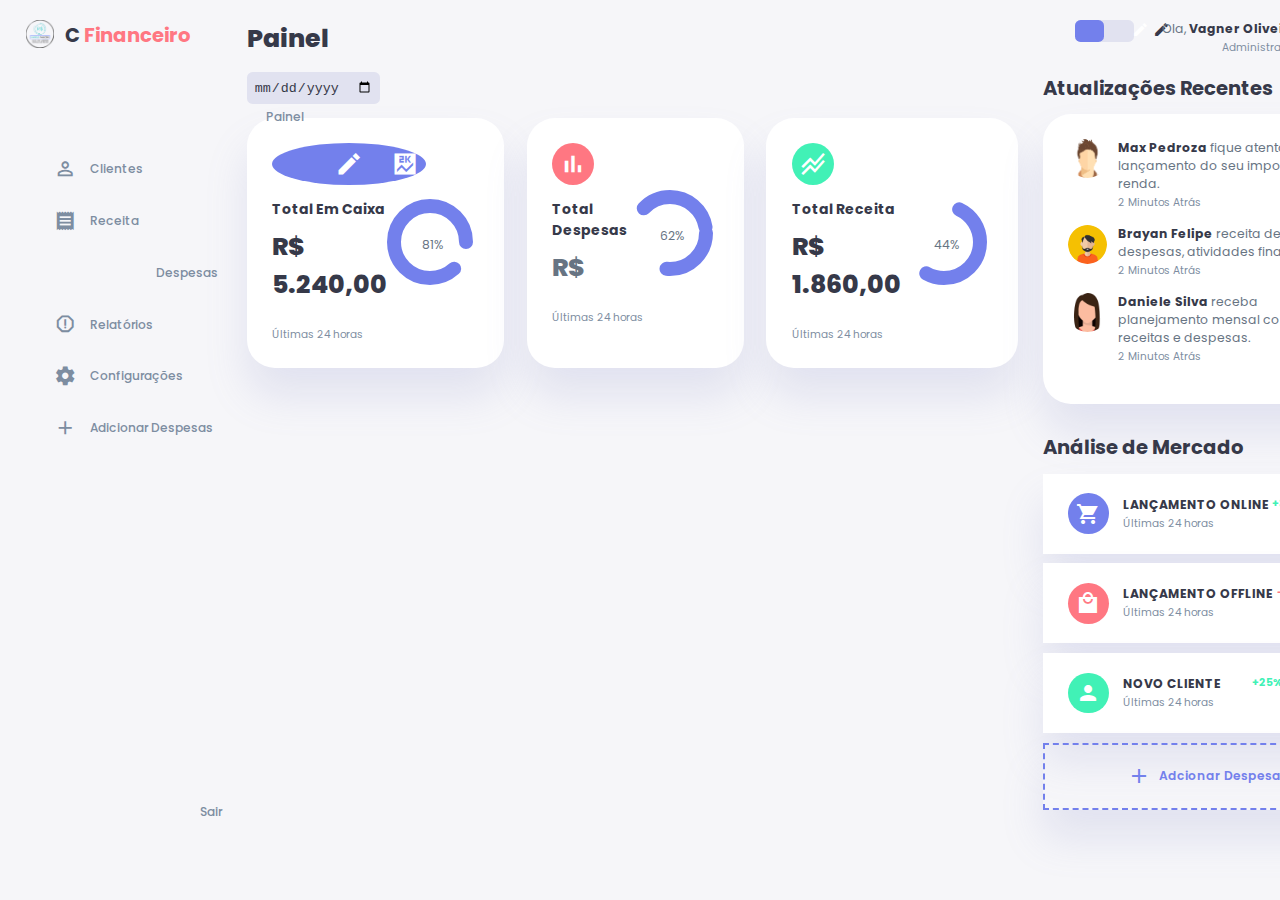
==== commit b7236245: "Correção do codigo" ====
--- a/Controle Financeiro/PAGE/index.html
+++ b/Controle Financeiro/PAGE/index.html
@@ -73,7 +73,7 @@
           <input type="date" placeholder="#" />
         </div>
 
-        <!------------ Valores ------------>
+        <!------------ Caixa ------------>
         <div class="insights">
           <div class="dividend">
             <span class="material-icons-sharp"> credit_score </span>
@@ -114,12 +114,12 @@
             <small class="text-muted">Últimas 24 horas</small>
           </div>
 
-          <!------------ Renda ------------>
+          <!------------ Receita ------------>
           <div class="income">
             <span class="material-icons-sharp"> stacked_line_chart </span>
             <div class="middle">
               <div class="left">
-                <h3>Total Renda</h3>
+                <h3>Total Receita</h3>
                 <h1>R$ 1.860,00</h1>
               </div>
               <div class="progress">
@@ -321,9 +321,9 @@
           </div>
         </div>
 
-        <!------------ Análise de dividendo ------------>
+        <!------------ Análise de mercado ------------>
         <div class="sales-analytics">
-          <h2>Análise de Dividendo</h2>
+          <h2>Análise de Mercado</h2>
           <div class="item online">
             <div class="icon">
               <span class="material-icons-sharp"> shopping_cart </span>
@@ -377,6 +377,7 @@
 
     <script src="/Controle Financeiro/JS/despesas.js"></script>
     <script src="/Controle Financeiro/JS/script.js"></script>
+    <script src="/Controle Financeiro/JS/receita.js"></script>
     <!--<script src="/Controle Financeiro/JS/bnt.js"></script>-->
     <script src="/Controle Financeiro/JS/bnt.js"></script>
   </body>
--- a/Controle Financeiro/CSS/style.css
+++ b/Controle Financeiro/CSS/style.css
@@ -232,18 +232,13 @@
 
 #bnt-painel {
   cursor: pointer;
-  
 }
 
 #bnt-clientes {
   cursor: pointer;
 }
-<<<<<<< HEAD
-
-#bnt-receita{
-=======
+
 #bnt-receita {
->>>>>>> 718902efb984f33f3639a58bc7d3f87975379bd3
   cursor: pointer;
 }
 #bnt-despesa {
@@ -415,7 +410,7 @@
 main table tbody td {
   height: 2.8rem;
   border-bottom: 1px solid var(--color-light);
-  color: var(--color-dark-variant);  
+  color: var(--color-dark-variant);
 }
 
 main table tbody tr:last-child td {
@@ -433,36 +428,39 @@
   color: var(--color-primary);
 }
 
-main .gerenciador-elementos{
+main .gerenciador-elementos {
   width: 200px;
   height: 25px;
-  box-shadow: 1px 2px 10px gray;      
-}
-
-#descricao, #valor, #data, #descricao-receita, #valor-receita, #data-receita{
+  box-shadow: 1px 2px 10px gray;
+}
+
+#descricao,
+#valor,
+#data,
+#descricao-receita,
+#valor-receita,
+#data-receita {
   text-align: center;
-  font-size: 1.10rem;
-
-}
-
-#tabela-body{
+  font-size: 1.1rem;
+}
+
+#tabela-body {
   text-align: center;
-  font-size: 1.10rem;   
-}
-
-.conteudo{
-  
-  width:215px;
-}
-
-button{
-  font-size: 1.10rem;
-  cursor: pointer;
-  width: 5rem;    
-}
-
-button :hover{
-  background-color:#c3c6ca; 
+  font-size: 1.1rem;
+}
+
+.conteudo {
+  width: 215px;
+}
+
+button {
+  font-size: 1.1rem;
+  cursor: pointer;
+  width: 5rem;
+}
+
+button :hover {
+  background-color: #c3c6ca;
 }
 
 /* =========== Menu Lateral Direito ========== */
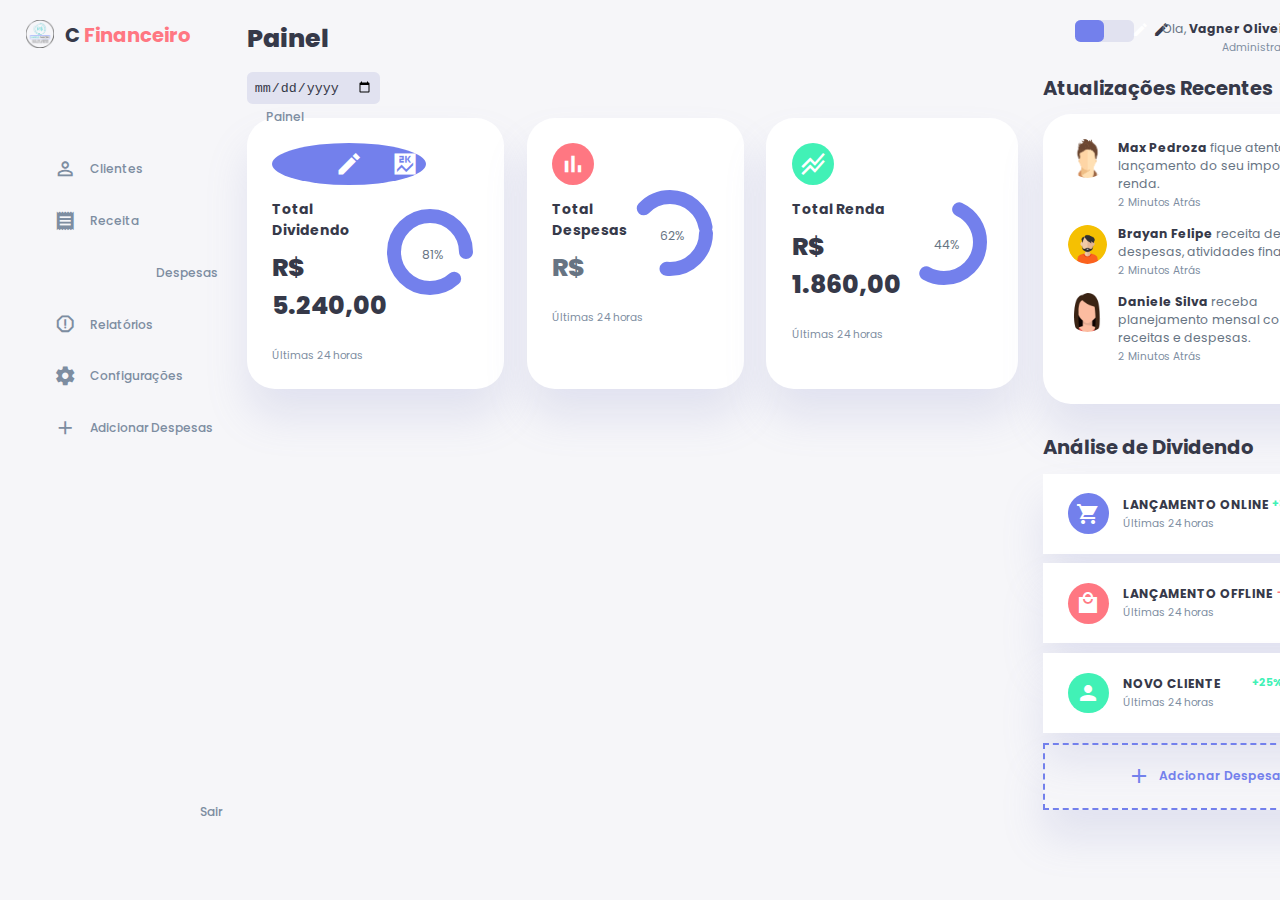
==== commit 199c3254: "Teste JS" ====
--- a/Controle Financeiro/PAGE/index.html
+++ b/Controle Financeiro/PAGE/index.html
@@ -73,13 +73,13 @@
           <input type="date" placeholder="#" />
         </div>
 
-        <!------------ Caixa ------------>
+        <!------------ Dividendo ------------>
         <div class="insights">
           <div class="dividend">
             <span class="material-icons-sharp"> credit_score </span>
             <div class="middle">
               <div class="left">
-                <h3>Total Em Caixa</h3>
+                <h3>Total Dividendo</h3>
                 <h1>R$ 5.240,00</h1>
               </div>
               <div class="progress">
@@ -114,12 +114,12 @@
             <small class="text-muted">Últimas 24 horas</small>
           </div>
 
-          <!------------ Receita ------------>
+          <!------------ Renda ------------>
           <div class="income">
             <span class="material-icons-sharp"> stacked_line_chart </span>
             <div class="middle">
               <div class="left">
-                <h3>Total Receita</h3>
+                <h3>Total Renda</h3>
                 <h1>R$ 1.860,00</h1>
               </div>
               <div class="progress">
@@ -321,9 +321,9 @@
           </div>
         </div>
 
-        <!------------ Análise de mercado ------------>
+        <!------------ Análise de dividendo ------------>
         <div class="sales-analytics">
-          <h2>Análise de Mercado</h2>
+          <h2>Análise de Dividendo</h2>
           <div class="item online">
             <div class="icon">
               <span class="material-icons-sharp"> shopping_cart </span>
@@ -376,8 +376,8 @@
     </div>
 
     <script src="/Controle Financeiro/JS/despesas.js"></script>
+    <script src="/Controle Financeiro/JS/receita.js"></script>
     <script src="/Controle Financeiro/JS/script.js"></script>
-    <script src="/Controle Financeiro/JS/receita.js"></script>
     <!--<script src="/Controle Financeiro/JS/bnt.js"></script>-->
     <script src="/Controle Financeiro/JS/bnt.js"></script>
   </body>
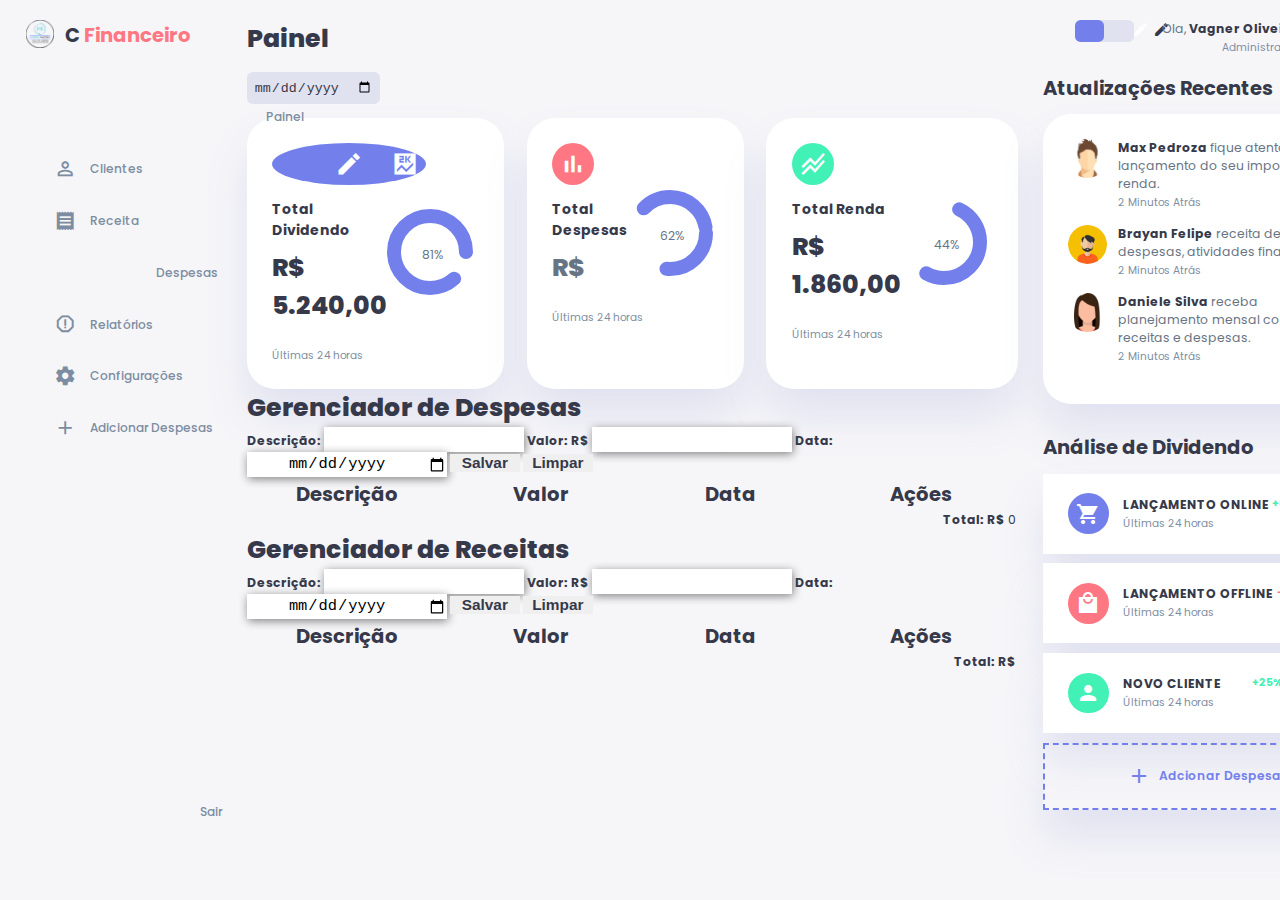
==== commit c63b52c9: "Atualização JS" ====
--- a/Controle Financeiro/PAGE/index.html
+++ b/Controle Financeiro/PAGE/index.html
@@ -193,21 +193,21 @@
         <!------------ Gerenciador de Receitas ------------>
         <h1 id="geren-rec">Gerenciador de Receitas</h1>
         <form id="form-receita">
-          <label for="descricao-receita"><b>Descrição:</b></label>
+          <label for="descricao-receita"><b> Descrição: </b></label>
           <input
             type="text"
             id="descricao-receita"
             name="descricao-receita"
             class="gerenciador-elementos"
           />
-          <label for="valor"><b>Valor: R$</b></label>
+          <label for="valor" class="gerenciador-label"><b>Valor: R$</b></label>
           <input
             type="number"
             id="valor-receita"
             name="valor-receita"
             class="gerenciador-elementos"
           />
-          <label for="data"><b>Data:</b></label>
+          <label for="data" class="gerenciador-label"><b> Data:</b></label>
           <input
             type="date"
             id="data-receita"
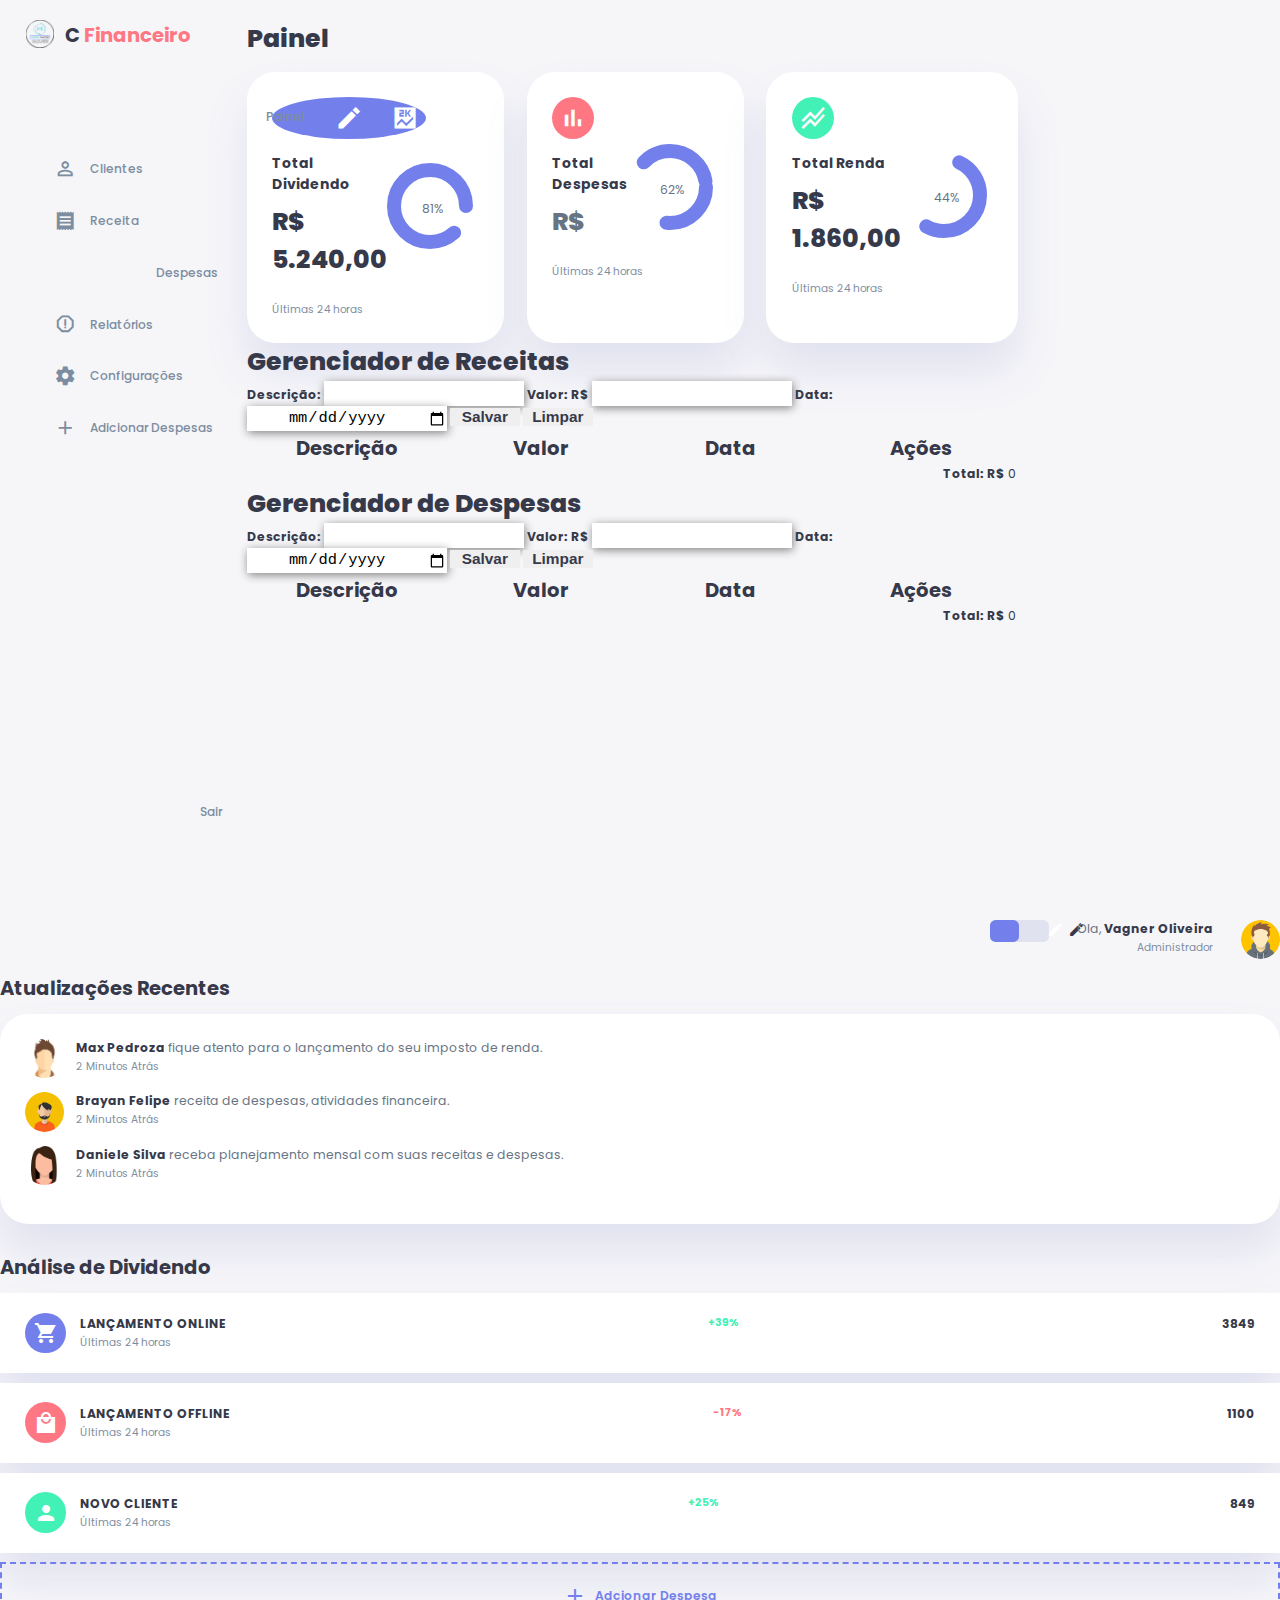
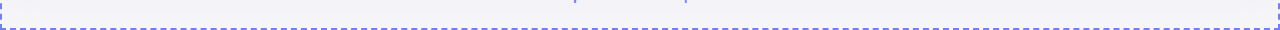
==== commit 907dfa59: "Alteração" ====
--- a/Controle Financeiro/PAGE/index.html
+++ b/Controle Financeiro/PAGE/index.html
@@ -69,9 +69,9 @@
       <main>
         <h1>Painel</h1>
 
-        <div class="date">
+        <!--<div class="date">
           <input type="date" placeholder="#" />
-        </div>
+        </div>-->
 
         <!------------ Dividendo ------------>
         <div class="insights">
@@ -135,112 +135,174 @@
           </div>
         </div>
 
-        <!------------ Gerenciador de Despesas ------------>
-
-        <h1 id="geren-desp">Gerenciador de Despesas</h1>
-        <form id="form-despesa">
-          <label for="descricao" class="gerenciador-label">
-            <b> Descrição: </b></label
-          >
-          <input
-            type="text"
-            id="descricao"
-            name="descricao"
-            class="gerenciador-elementos"
-          />
-          <label for="valor" class="gerenciador-label"><b> Valor: R$</b></label>
-          <input
-            type="number"
-            id="valor"
-            name="valor"
-            class="gerenciador-elementos"
-          />
-          <label for="data" class="gerenciador-label"><b> Data:</b></label>
-          <input
-            type="date"
-            id="data"
-            name="data"
-            class="gerenciador-elementos"
-          />
-          <button type="submit"><b>Salvar</b></button>
-          <button type="button" id="limpar"><b>Limpar</b></button>
-          <input
-            type="hidden"
-            id="indice"
-            name="indice"
-            class="gerenciador-elementos"
-          />
-        </form>
-        <table id="tab-despesa">
-          <thead>
-            <tr>
-              <th class="conteudo"><h2>Descrição</h2></th>
-              <th class="conteudo"><h2>Valor</h2></th>
-              <th class="conteudo"><h2>Data</h2></th>
-              <th class="conteudo"><h2>Ações</h2></th>
-            </tr>
-          </thead>
-          <tbody id="tabela-body"></tbody>
-          <tfoot>
-            <tr>
-              <td colspan="4" style="text-align: right">
-                <b> Total: R$ </b><span id="total"></span>
-              </td>
-            </tr>
-          </tfoot>
-        </table>
-
-        <!------------ Gerenciador de Receitas ------------>
-        <h1 id="geren-rec">Gerenciador de Receitas</h1>
-        <form id="form-receita">
-          <label for="descricao-receita"><b> Descrição: </b></label>
-          <input
-            type="text"
-            id="descricao-receita"
-            name="descricao-receita"
-            class="gerenciador-elementos"
-          />
-          <label for="valor" class="gerenciador-label"><b>Valor: R$</b></label>
-          <input
-            type="number"
-            id="valor-receita"
-            name="valor-receita"
-            class="gerenciador-elementos"
-          />
-          <label for="data" class="gerenciador-label"><b> Data:</b></label>
-          <input
-            type="date"
-            id="data-receita"
-            name="data-receita"
-            class="gerenciador-elementos"
-          />
-          <button type="submit"><b>Salvar</b></button>
-          <button type="button" id="limpar-receita"><b>Limpar</b></button>
-          <input
-            type="hidden"
-            id="indice-receita"
-            name="indice-receita"
-            class="gerenciador-elementos"
-          />
-        </form>
-        <table id="tab-receita">
-          <thead>
-            <tr>
-              <th class="conteudo"><h2>Descrição</h2></th>
-              <th class="conteudo"><h2>Valor</h2></th>
-              <th class="conteudo"><h2>Data</h2></th>
-              <th class="conteudo"><h2>Ações</h2></th>
-            </tr>
-          </thead>
-          <tbody id="tabela-body-receita"></tbody>
-          <tfoot>
-            <tr>
-              <td colspan="4" style="text-align: right">
-                <b> Total: R$ </b><span id="total-receita"></span>
-              </td>
-            </tr>
-          </tfoot>
-        </table>
+        <!------------ Gerenciadores ------------>
+
+        <div class="gerenciadores" id="gerenciadores">
+          <!------------ Gerenciador de Receita Teste ------------>
+          <!--<div class="gerenc-despesas" id="gerenc-despesas">
+            <h1 id="geren-desp">Gerenciador de Despesas</h1>
+            <form id="form-despesa2">
+              <label for="descricao" class="gerenciador-label">
+                <b> Descrição: </b></label>
+              <input
+                type="text"
+                id="descricao2"
+                name="descricao2"
+                class="gerenciador-elementos"
+              />
+              <label for="valor" class="gerenciador-label"><b> Valor: R$</b></label>
+              <input
+                type="number"
+                id="valor2"
+                name="valor2"
+                class="gerenciador-elementos"
+              />
+              <label for="data" class="gerenciador-label"><b> Data:</b></label>
+              <input
+                type="date"
+                id="data2"
+                name="data2"
+              class="gerenciador-elementos"
+              />
+              <button type="submit"><b>Salvar</b></button>
+              <button type="button" id="limpar2"><b>Limpar</b></button>
+              <input
+                type="hidden"
+                id="indice2"
+                name="indice2"
+                class="gerenciador-elementos"
+              />
+            </form>
+            <table id="tab-despesa2">
+              <thead>
+                <tr>
+                  <th class="conteudo"><h2>Descrição</h2></th>
+                  <th class="conteudo"><h2>Valor</h2></th>
+                  <th class="conteudo"><h2>Data</h2></th>
+                  <th class="conteudo"><h2>Ações</h2></th>
+                </tr>
+              </thead>
+              <tbody id="tabela-body2"></tbody>
+              <tfoot>
+                <tr>
+                  <td colspan="4" style="text-align: right">
+                    <b> Total: R$ </b><span id="total2"></span>
+                  </td>
+                </tr>
+              </tfoot>
+            </table>
+          </div>-->
+          <!------------ Gerenciador de Receitas ------------>
+         <div class="gerenc-receita" id="gerenc-receita">
+            <h1 id="geren-rec">Gerenciador de Receitas</h1>
+            <form id="form-receita">
+              <label for="descricao-receita"><b> Descrição: </b></label>
+              <input
+                type="text"
+                id="descricao-receita"
+                name="descricao-receita"
+                class="gerenciador-elementos"
+              />
+              <label for="valor" class="gerenciador-label"><b>Valor: R$</b></label>
+              <input
+                type="number"
+                id="valor-receita"
+                name="valor-receita"
+                class="gerenciador-elementos"
+              />
+              <label for="data" class="gerenciador-label"><b> Data:</b></label>
+              <input
+                type="date"
+                id="data-receita"
+                name="data-receita"
+                class="gerenciador-elementos"
+              />
+              <button type="submit"><b>Salvar</b></button>
+              <button type="button" id="limpar-receita"><b>Limpar</b></button>
+              <input
+                type="hidden"
+                id="indice-receita"
+                name="indice-receita"
+                class="gerenciador-elementos"
+              />
+            </form>
+            <table id="tab-receita">
+              <thead>
+                <tr>
+                  <th class="conteudo"><h2>Descrição</h2></th>
+                  <th class="conteudo"><h2>Valor</h2></th>
+                  <th class="conteudo"><h2>Data</h2></th>
+                  <th class="conteudo"><h2>Ações</h2></th>
+                </tr>
+              </thead>
+              <tbody id="tabela-body-receita"></tbody>
+              <tfoot>
+                <tr>
+                  <td colspan="4" style="text-align: right">
+                  <b> Total: R$ </b><span id="total-receita"></span>
+                  </td>
+                </tr>
+              </tfoot>
+            </table>
+          </div>
+        <div class="gerenc-despesas" id="gerenc-receita">
+
+          <h1 id="geren-desp">Gerenciador de Despesas</h1>
+            <form id="form-despesa">
+              <label for="descricao" class="gerenciador-label">
+                <b> Descrição: </b></label>
+              <input
+                type="text"
+                id="descricao"
+                name="descricao"
+                class="gerenciador-elementos"
+              />
+              <label for="valor" class="gerenciador-label"><b> Valor: R$</b></label>
+              <input
+                type="number"
+                id="valor"
+                name="valor"
+                class="gerenciador-elementos"
+              />
+              <label for="data" class="gerenciador-label"><b> Data:</b></label>
+              <input
+                type="date"
+                id="data"
+                name="data"
+              class="gerenciador-elementos"
+              />
+              <button type="submit"><b>Salvar</b></button>
+              <button type="button" id="limpar"><b>Limpar</b></button>
+              <input
+                type="hidden"
+                id="indice"
+                name="indice"
+                class="gerenciador-elementos"
+              />
+            </form>
+            <table id="tab-despesa">
+              <thead>
+                <tr>
+                  <th class="conteudo"><h2>Descrição</h2></th>
+                  <th class="conteudo"><h2>Valor</h2></th>
+                  <th class="conteudo"><h2>Data</h2></th>
+                  <th class="conteudo"><h2>Ações</h2></th>
+                </tr>
+              </thead>
+              <tbody id="tabela-body"></tbody>
+              <tfoot>
+                <tr>
+                  <td colspan="4" style="text-align: right">
+                    <b> Total: R$ </b><span id="total"></span>
+                  </td>
+                </tr>
+              </tfoot>
+            </table>
+          </div>
+
+        </div>
+        
+        </div>
       </main>
 
       <!------------ Lateral Direita ------------>
@@ -377,8 +439,7 @@
 
     <script src="/Controle Financeiro/JS/despesas.js"></script>
     <script src="/Controle Financeiro/JS/receita.js"></script>
-    <script src="/Controle Financeiro/JS/script.js"></script>
-    <!--<script src="/Controle Financeiro/JS/bnt.js"></script>-->
+    <script src="/Controle Financeiro/JS/script.js"></script>    
     <script src="/Controle Financeiro/JS/bnt.js"></script>
   </body>
 </html>
--- a/Controle Financeiro/CSS/style.css
+++ b/Controle Financeiro/CSS/style.css
@@ -374,6 +374,7 @@
   display: block;
 }
 
+
 /* ========== Gerenciar Despesas ========== */
 main .geren-desp {
   margin-top: 2rem;
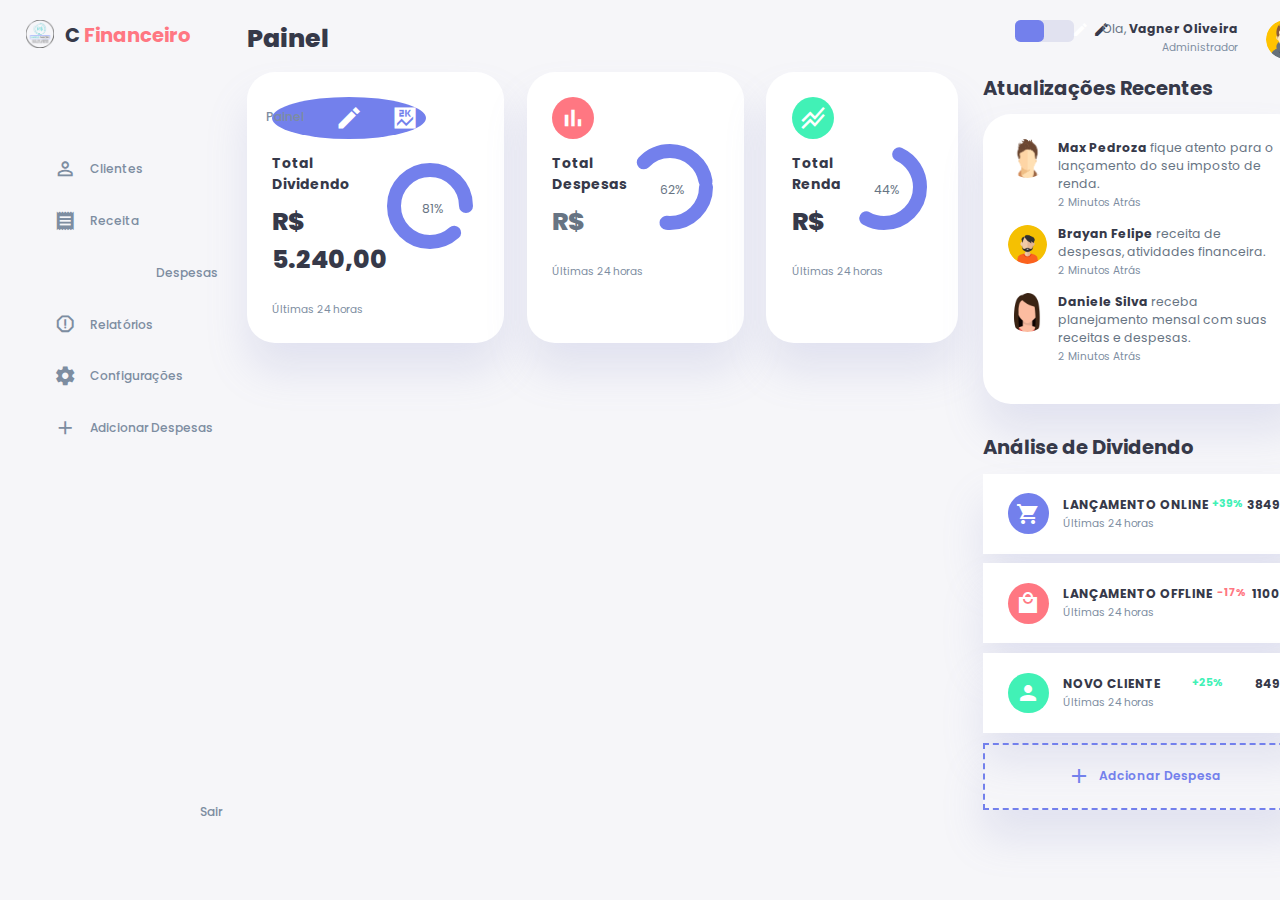
==== commit a281438e: "alteração" ====
--- a/Controle Financeiro/PAGE/index.html
+++ b/Controle Financeiro/PAGE/index.html
@@ -30,7 +30,7 @@
 
         <!------------ Menu Lateral Esquerda ------------>
         <div class="sidebar">
-          <a href="#" onclick="" id="bnt-painel">
+          <a href="#" onclick="painel()" id="bnt-painel">
             <span class="material-icons-sharp"> grid_view </span>
             <h3>Painel</h3>
           </a>
@@ -120,7 +120,7 @@
             <div class="middle">
               <div class="left">
                 <h3>Total Renda</h3>
-                <h1>R$ 1.860,00</h1>
+                <h1>R$</h1>
               </div>
               <div class="progress">
                 <svg>
@@ -193,115 +193,112 @@
             </table>
           </div>-->
           <!------------ Gerenciador de Receitas ------------>
-         <div class="gerenc-receita" id="gerenc-receita">
-            <h1 id="geren-rec">Gerenciador de Receitas</h1>
-            <form id="form-receita">
-              <label for="descricao-receita"><b> Descrição: </b></label>
-              <input
-                type="text"
-                id="descricao-receita"
-                name="descricao-receita"
-                class="gerenciador-elementos"
-              />
-              <label for="valor" class="gerenciador-label"><b>Valor: R$</b></label>
-              <input
-                type="number"
-                id="valor-receita"
-                name="valor-receita"
-                class="gerenciador-elementos"
-              />
-              <label for="data" class="gerenciador-label"><b> Data:</b></label>
-              <input
-                type="date"
-                id="data-receita"
-                name="data-receita"
-                class="gerenciador-elementos"
-              />
-              <button type="submit"><b>Salvar</b></button>
-              <button type="button" id="limpar-receita"><b>Limpar</b></button>
-              <input
-                type="hidden"
-                id="indice-receita"
-                name="indice-receita"
-                class="gerenciador-elementos"
-              />
-            </form>
-            <table id="tab-receita">
-              <thead>
-                <tr>
-                  <th class="conteudo"><h2>Descrição</h2></th>
-                  <th class="conteudo"><h2>Valor</h2></th>
-                  <th class="conteudo"><h2>Data</h2></th>
-                  <th class="conteudo"><h2>Ações</h2></th>
-                </tr>
-              </thead>
-              <tbody id="tabela-body-receita"></tbody>
-              <tfoot>
-                <tr>
-                  <td colspan="4" style="text-align: right">
-                  <b> Total: R$ </b><span id="total-receita"></span>
-                  </td>
-                </tr>
+           <div class="gerenc-receita" id="gerenc-receita">
+              <h1 id="geren-rec">Gerenciador de Receitas</h1>
+              <form id="form-receita">
+                <label for="descricao-receita"><b> Descrição: </b></label>
+                <input
+                  type="text"
+                  id="descricao-receita"
+                  name="descricao-receita"
+                  class="gerenciador-elementos"
+                />
+                <label for="valor" class="gerenciador-label"><b>Valor: R$</b></label>
+                <input
+                  type="number"
+                  id="valor-receita"
+                  name="valor-receita"
+                  class="gerenciador-elementos"
+                />
+                <label for="data" class="gerenciador-label"><b> Data:</b></label>
+                <input
+                  type="date"
+                  id="data-receita"
+                  name="data-receita"
+                  class="gerenciador-elementos"
+                />
+                <button type="submit"><b>Salvar</b></button>
+                <button type="button" id="limpar-receita"><b>Limpar</b></button>
+                <input
+                  type="hidden"
+                  id="indice-receita"
+                  name="indice-receita"
+                  class="gerenciador-elementos"
+                />
+              </form>
+              <table id="tab-receita">
+                <thead>
+                  <tr>
+                    <th class="conteudo"><h2>Descrição</h2></th>
+                    <th class="conteudo"><h2>Valor</h2></th>
+                    <th class="conteudo"><h2>Data</h2></th>
+                    <th class="conteudo"><h2>Ações</h2></th>
+                  </tr>
+                </thead>
+                <tbody id="tabela-body-receita"></tbody>
+                <tfoot>
+                  <tr>
+                    <td colspan="4" style="text-align: right">
+                      <b> Total: R$ </b><span id="total-receita"></span>
+                    </td>
+                  </tr>
               </tfoot>
-            </table>
-          </div>
-        <div class="gerenc-despesas" id="gerenc-receita">
-
-          <h1 id="geren-desp">Gerenciador de Despesas</h1>
-            <form id="form-despesa">
-              <label for="descricao" class="gerenciador-label">
+              </table>
+            </div>
+            <!--Gerenciador de Despesas-->
+            <div class="gerenc-despesas" id="gerenc-despesas">
+              <h1 id="geren-desp">Gerenciador de Despesas</h1>
+              <form id="form-despesa">
+                <label for="descricao" class="gerenciador-label">
                 <b> Descrição: </b></label>
-              <input
-                type="text"
-                id="descricao"
-                name="descricao"
-                class="gerenciador-elementos"
-              />
-              <label for="valor" class="gerenciador-label"><b> Valor: R$</b></label>
-              <input
-                type="number"
-                id="valor"
-                name="valor"
-                class="gerenciador-elementos"
-              />
-              <label for="data" class="gerenciador-label"><b> Data:</b></label>
-              <input
-                type="date"
-                id="data"
-                name="data"
-              class="gerenciador-elementos"
-              />
-              <button type="submit"><b>Salvar</b></button>
-              <button type="button" id="limpar"><b>Limpar</b></button>
-              <input
-                type="hidden"
-                id="indice"
-                name="indice"
-                class="gerenciador-elementos"
-              />
-            </form>
-            <table id="tab-despesa">
-              <thead>
-                <tr>
-                  <th class="conteudo"><h2>Descrição</h2></th>
-                  <th class="conteudo"><h2>Valor</h2></th>
-                  <th class="conteudo"><h2>Data</h2></th>
-                  <th class="conteudo"><h2>Ações</h2></th>
-                </tr>
-              </thead>
-              <tbody id="tabela-body"></tbody>
-              <tfoot>
-                <tr>
-                  <td colspan="4" style="text-align: right">
-                    <b> Total: R$ </b><span id="total"></span>
-                  </td>
-                </tr>
-              </tfoot>
-            </table>
-          </div>
-
-        </div>
-        
+                <input
+                  type="text"
+                  id="descricao"
+                  name="descricao"
+                  class="gerenciador-elementos"
+                />
+                <label for="valor" class="gerenciador-label"><b> Valor: R$</b></label>
+                <input
+                  type="number"
+                  id="valor"
+                  name="valor"
+                  class="gerenciador-elementos"
+                />
+                <label for="data" class="gerenciador-label"><b> Data:</b></label>
+                <input
+                  type="date"
+                  id="data"
+                  name="data"
+                  class="gerenciador-elementos"
+                />
+                <button type="submit"><b>Salvar</b></button>
+                <button type="button" id="limpar"><b>Limpar</b></button>
+                <input
+                  type="hidden"
+                  id="indice"
+                  name="indice"
+                  class="gerenciador-elementos"
+                />
+              </form>
+              <table id="tab-despesa">
+                <thead>
+                  <tr>
+                    <th class="conteudo"><h2>Descrição</h2></th>
+                    <th class="conteudo"><h2>Valor</h2></th>
+                    <th class="conteudo"><h2>Data</h2></th>
+                    <th class="conteudo"><h2>Ações</h2></th>
+                  </tr>
+                </thead>
+                <tbody id="tabela-body"></tbody>
+                <tfoot>
+                  <tr>
+                    <td colspan="4" style="text-align: right">
+                      <b> Total: R$ </b><span id="total"></span>
+                    </td>
+                  </tr>
+                </tfoot>
+              </table>
+            </div>
         </div>
       </main>
 
@@ -436,6 +433,7 @@
         </div>
       </div>
     </div>
+  </div>
 
     <script src="/Controle Financeiro/JS/despesas.js"></script>
     <script src="/Controle Financeiro/JS/receita.js"></script>
